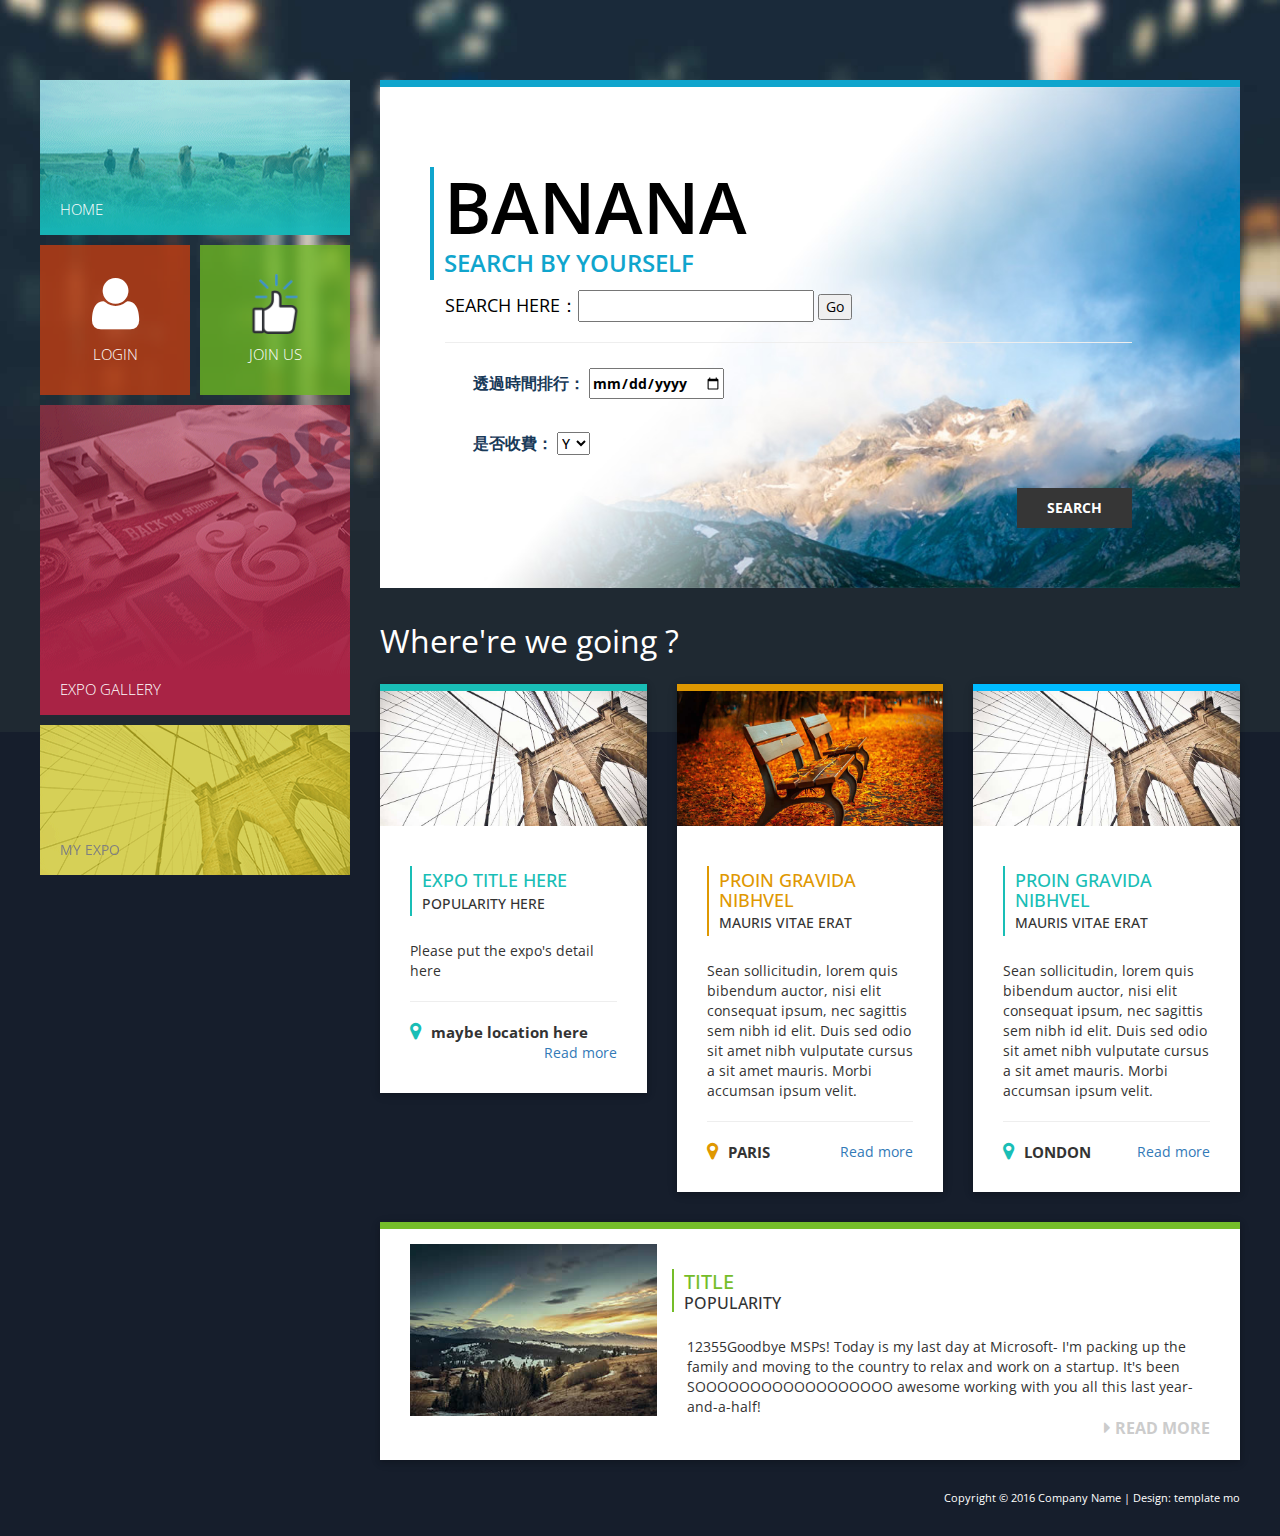
==== index.html @ d148b513 "init" ====
<!DOCTYPE html>
<html>
<head>
    <meta charset="UTF-8">
    <meta http-equiv="X-UA-Compatible" content="IE=edge">
    <meta name="viewport" content="width=device-width, initial-scale=1.0">
    <meta http-equiv="content-type" content="text/html;charset=big5">
    
    <link rel='stylesheet' type='text/css' href='https://fonts.googleapis.com/css?family=Open+Sans:300,400,600,700,400italic'>
    <link rel="stylesheet" type="text/css" href="css/bootstrap.min.css">
    <link rel="stylesheet" type="text/css" href="font-awesome/css/font-awesome.min.css">    
    <link rel="stylesheet" type="text/css" href="css/style.css">
<!--
Accord Template
http://www.templatemo.com/tm-478-accord
-->
    <title>BANANA WEB</title>
</head>

<body>
    <div class="main-body">	
        <div class="container">
            <div class="row">               
                <div class="main-page">

                    <aside class="main-navigation">
                        <div class="main-menu">
                            <!-- Home -->
                            <div class="menu-container">
                                <div class="block-keep-ratio block-keep-ratio-2-1 block-width-full home">                                    
                                    <a href="index.html" class="block-keep-ratio__content  main-menu-link">
                                        <span class="main-menu-link-text">
                                            HOME    
                                        </span>                                        
                                    </a>
                                </div>                                
                            </div>
                            <!-- login & register -->
                            <div class="menu-container">                                
                                <div class="block-keep-ratio  block-keep-ratio-1-1  block-width-half  pull-left  about-main">                                    
                                    <a href="login.html" class="main-menu-link about block-keep-ratio__content flexbox-center">
                                        <i class="fa fa-user fa-4x main-menu-link-icon"></i>
                                        LOGIN
                                    </a>                                    
                                </div>

                                <div class="block-keep-ratio  block-keep-ratio-1-1  block-width-half  pull-right  contact-main">
                                    <a href="newer.html" class="main-menu-link contact block-keep-ratio__content flexbox-center">
                                        <i><img src="images/like.png" height="60"></i>
                                        JOIN US
                                    </a>                                
                                </div>   
                            </div>   
                            <!-- expo gallary -->
                            <div class="menu-container">
                                <div class="block-keep-ratio block-keep-ratio-1-1 block-keep-ratio-md-2-1 block-width-full gallery">                                    
                                    <a href="gallery.html" class="main-menu-link  block-keep-ratio__content">
                                        <span class="main-menu-link-text">
                                            EXPO GALLERY    
                                        </span>                                            
                                    </a>                                    
                                </div>                                
                            </div>

                            <!-- member expo -->
                            <div class="menu-container">
                                <div class="mauris">
                                    <div id="carousel-menu" class="carousel slide" data-ride="carousel">
                                        <div class="carousel-inner" role="listbox">
                                            <div class="item active">
                                                <img src="images/slider-img-1.png" alt="slider">
                                                <span class="main-menu-link-text"><font color="gray">MY EXPO</font></span>
                                            </div>
                                        </div>

                                        
                                    </div>
                                </div>
                            </div>
                        </div> <!-- header until here -->
                    </aside> <!-- main-navigation -->

                    <div class="content-main">
                        <!-- content1 -->
                        <div class="row margin-b-30">
                            <div class="col-xs-12 col-sm-12 col-md-12 col-lg-12">
                                <div class="banner-main-home">                                
                                    <div class="banner-main-home-text">
                                        <div class="heading">
                                            <h1>BANANA</h1>
                                            <p class="text-uppercase">Search by yourself</p>
                                        </div>
                                        <div class="desc">
                                            <form>
                                                <font size="4">SEARCH HERE：<input type="text" name="key_search"></font>
                        <input type="button" value="Go" onclick="contact.html"><hr>
                        <section>
                            <h5><p>&emsp;&emsp;<b><font color="#183958" size="3">透過時間排行：</font>
                                <input type="date" id="bookdate" placeholder="2014-09-18">
                                </b></h5>
                            <h5><p>&emsp;&emsp;<b><font color="183958" size="3">是否收費：</font></b>
                                <select name="chargeOrNot">
                                    <option value="1" selected>Y</option>
                                    <option valuue="0">N</option>
                                </select>
                                </p></h5>
                        </section>
                            <div class="button1" align="right">
                                <button type="button">SEARCH</button></div>
                            </form>
                                        </div>
                                        
                                    </div>
                                    
                                </div>                        
                            </div>    
                        </div>
                        
                        <!-- content2 the most popular item-->
                        <div align="left">
                        <font color="white" size=6> Where're we going ? </font></div><br>
                        
                        <div class="row margin-b-30">
                            <div class="col-xs-6 col-sm-6 col-md-4 col-lg-4">
                                <div class="box popular1">
                                    <div class="box-icon">
                                        <img src="images/home-img-2.jpg" alt="Image" class="img-responsive">
                                    </div>
                                    <div class="info float-container">
                                        <div class="col-sm-12 london-title">
                                            <h3 class="text-uppercase">Expo title here</h3>
                                            <h4 class="text-uppercase">popularity here</h4>
                                        </div>
                                        <p>Please put the expo's detail here</p><hr />
                                        <div class="col-sm-12 location-main"> 
                                            <div class="pull-left location">
                                                <i class="fa fa-map-marker fa-2x"></i><span>maybe location here</span>
                                            </div><br>
                                            <div>
                                                <p align="right"><a href="#">Read more</a></p>
                                            
                                            </div>
                                        </div>
                                    </div>
                                </div>
                            </div>

                            <div class="col-xs-6 col-sm-6 col-md-4 col-lg-4">
                                <div class="box popular2">
                                    <div class="box-icon">
                                        <img src="images/home-img-3.jpg" alt="Image" class="img-responsive">
                                    </div>
                                    <div class="info float-container">
                                        <div class="col-sm-12 london-title paris-title">
                                            <h3 class="text-uppercase">Proin gravida nibhvel</h3>
                                            <h4 class="text-uppercase">mauris vitae erat</h4>
                                        </div>
                                        <p>Sean sollicitudin, lorem quis bibendum auctor, nisi elit consequat ipsum, nec sagittis sem nibh id elit. Duis sed odio sit amet nibh vulputate cursus a sit amet mauris. Morbi accumsan ipsum velit. </p><hr />
                                        <div class="col-sm-12 location-main"> 
                                            <div class="pull-left location location2">
                                                <i class="fa fa-map-marker fa-2x"></i><span>PARIS</span>
                                            </div>
                                            <div>
                                                <p align="right"><a href="#">Read more</a></p>
                                            
                                            </div>
                                        </div>
                                    </div>
                                </div>
                            </div>
                            <div class="col-xs-6 col-sm-6 col-md-4 col-lg-4">
                                <div class="box popular3">
                                    <div class="box-icon">
                                        <img src="images/home-img-2.jpg" alt="Image" class="img-responsive">
                                    </div>
                                    <div class="info float-container">
                                        <div class="col-sm-12 london-title">
                                            <h3 class="text-uppercase">Proin gravida nibhvel</h3>
                                            <h4 class="text-uppercase">mauris vitae erat</h4>
                                        </div>
                                        <p>Sean sollicitudin, lorem quis bibendum auctor, nisi elit consequat ipsum, nec sagittis sem nibh id elit. Duis sed odio sit amet nibh vulputate cursus a sit amet mauris. Morbi accumsan ipsum velit. </p><hr />
                                        <div class="col-sm-12 location-main"> 
                                            <div class="pull-left location">
                                                <i class="fa fa-map-marker fa-2x"></i><span>LONDON</span>
                                            </div>
                                            <div>
                                                <p align="right"><a href="#">Read more</a></p>
                                            
                                            </div>
                                        </div>
                                    </div>
                                </div>
                            </div>
                        </div> 
                        
                        <!-- content3 -->
                        <div class="row">
                            <div class="col-xs-12 col-sm-12 col-md-12 col-lg-12">
                                <div class="box bottom-main">
                                    <div class="info float-container">
                                        
                                        <div class="row">
                                            <div class="col-xs-6 col-md-4">
                                                <div class="bottom-img">
                                                    <img src="images/home-img-4.jpg">
                                                        
                                                </div>                                      
                                            </div>
                                            <div class="col-xs-12 col-md-8 bottom-title">
                                            <h3 class="text-uppercase">Title</h3>
                                            <h4 class="text-uppercase">popularity</h4>
                                        </div>
                                            <div class="col-xs-9 col-xs-12 col-md-8">
                                                12355Goodbye MSPs! Today is my last day at Microsoft- I'm packing up the family and moving to the country to relax and work on a startup. It's been SOOOOOOOOOOOOOOOOOO awesome working with you all this last year-and-a-half!
                                            </div>
                                            <!--
                                            <div class="col-xxs-12 col-xs-6 col-sm-6 col-md-4 col-lg-4">
                                                <div class="bottom-img">
                                                    <img src="images/home-img-5.jpg">
                                                    <p class="second">duis sedio amiet</p>    
                                                </div>                                      
                                            </div>
                                            <div class="col-xxs-12 col-xs-6 col-sm-6 col-md-4 col-lg-4">
                                                <div class="bottom-img">
                                                    <img src="images/home-img-6.jpg">
                                                    <p class="third">Nec sagittis seim</p>    
                                                </div>                                      
                                            </div>-->
                                        </div>
                                        
                                        <div class="col-sm-12 location-main"> 
                                            <div class="pull-right bottom-user">
                                                <a href="#"><i class="fa fa-caret-right"></i><span>READ MORE</span></a>
                                            </div>
                                        </div>
                                    </div>
                                </div>
                            </div>
                        </div> <!-- row -->
                    </div> <!-- .content-main -->
                </div> <!-- .main-page -->
            </div> <!-- .row -->           
            <footer class="row">
                <div class="col-xs-12 col-sm-12 col-md-12 col-lg-12 footer">
                    <p class="copyright">Copyright © 2016 Company Name 
                    
                    | Design: <a rel="nofollow" href="http://www.templatemo.com" target="_parent">template mo</a></p>
                </div>    
            </footer>  <!-- .row -->      
        </div> <!-- .container -->
    </div> <!-- .main-body -->

    <!-- JavaScript -->
    <script src="js/jquery-1.11.3.min.js"></script>
    <script src="js/bootstrap.min.js"></script>

</body>
</html>
---- css/style.css ----
/*

Accord Template

http://www.templatemo.com/tm-478-accord

*/

a:hover, a:focus { text-decoration: none; }
a:hover {
	-webkit-transition: all 0.3s ease;
	transition: all 0.3s ease;
}
.margin-b-30 { margin-bottom: 30px; }

/*
 * http://www.smashingmagazine.com/2013/08/absolute-horizontal-vertical-centering-css/
 */
.Absolute-Center {
  margin: auto;
  position: absolute;
  top: 0; left: 0; bottom: 0; right: 0;
}

body {
	margin: 0;
	padding: 0;
	background-color: #161E2C;
	font-family: 'Open Sans', sans-serif;
	overflow-x: hidden;
}

.main-body {
	float: left;
	width: 100%;
	background: url(../images/page-bg.jpg) no-repeat top center;
	background-size: 100% auto;
	background-attachment: fixed;
}

/* 
 * http://philipnewcomer.net/2014/04/target-internet-explorer-10-11-css/
 * Background attachment fixed bug on IE 
*/
@media all and (-ms-high-contrast: none), (-ms-high-contrast: active) {
	
	/* IE10+ CSS styles go here */
	
	.main-body { background-attachment: scroll;	}
}

.main-page {
	position: relative;
	margin-top: 80px;
}

/*http://stackoverflow.com/questions/16034397/css-calc-alternative*/
.content-main {
	padding-left: 340px;
	width: 100%;
	box-sizing: border-box;
	float: none;
}

.main-navigation {
	padding: 0px 0px;
	width: 310px;
	position: absolute;
	top: 0;
	left: 0;
}
.gallery-page .main-navigation,
.contact-page .main-navigation {
	position: static;
	float: left;
	width: 340px;
	padding-right: 30px;
}

.main-menu {
	float: left;
	width: 100%;
}
.main-menu-link {
	color: #fff;
	display: block;
	font-weight: 300;
	font-size: 15px;	
}

.main-menu-link-text {
	margin-bottom: 0;
	position: absolute;
	left: 20px;
	bottom: 15px;
}

.menu-container {	
	padding-left: 0;
	overflow: auto;
	margin-bottom: 10px;
}
.menu-container:last-child { margin-bottom: 0; }

/* http://stackoverflow.com/questions/12121090/responsively-change-div-size-keeping-aspect-ratio */

.block-keep-ratio {	position: relative; }
	
	.block-keep-ratio__content {
		position: absolute;
		top: 0; bottom: 0; right: 0; left: 0;
	}

.block-keep-ratio:after {
	display: block;
	content: '';
}

.block-width-full {	width: 100%; }
.block-width-half { width: 150px; }

.block-keep-ratio-1-1:after {	padding-top: 100%; }
.block-keep-ratio-2-1:after {	padding-top: 50%; }

.flexbox-center {
	display: -webkit-box;
	display: -webkit-flex;
	display: -ms-flexbox;
	display: flex;
    -webkit-box-orient: vertical;
    -webkit-box-direction: normal;
    -webkit-flex-direction: column;
        -ms-flex-direction: column;
            flex-direction: column;
    -webkit-box-pack: center;
    -webkit-justify-content: center;
        -ms-flex-pack: center;
            justify-content: center;
    text-align: center;
}

.main-menu-link:hover {	color: #66FFFF; }
.main-menu-link:focus {	color: #fff; }

.home {
	background-color: rgba(16, 165, 205, 0.8);
	background-image: url(../images/menu-bg-home.png);
	background-repeat: no-repeat;
	background-size: 100% 100%;
}

.about-main { padding-left: 0; }
.about { background-color: rgba(193,61,18,0.8);	}

.cards {
	display: -webkit-box;
	display: -webkit-flex;
	display: -ms-flexbox;
	display: flex;
	-webkit-flex-wrap: wrap;
	    -ms-flex-wrap: wrap;
	        flex-wrap: wrap;
	-webkit-box-pack: justify;
	-webkit-justify-content: space-between;
	    -ms-flex-pack: justify;
	        justify-content: space-between;
}

.card {
	width: -webkit-calc(33% - 1em);
	width: calc(33% - 1em);
	margin-bottom: 30px;
}

.contact { background-color: rgba(107,181,34,0.8);	}

.about i, .contact i {
	float: left;
	width: 100%;
	text-align: center;
	margin-bottom: 10px;
}
.gallery {
	background-image: url(../images/menu-bg-gallery.png);
	background-repeat: no-repeat;
	background-size: 100% 100%;
}
.banner-main-home {
	background-color: white;
	background-image: url(../images/banner-bg-home.jpg);
	background-repeat: no-repeat;
	background-size: cover;
	background-position: bottom right;
	border-top: 7px solid #10a5cd;
	min-height: 320px;	
	overflow-y: auto;
}
.banner-main-home,
.banner-main-about {
	padding: 70px 30px 60px 50px;
}
.banner-main-home img {
	float: right;
	margin: 45px 0px;
	height: auto;
}

.banner-main-about {
	float: left;
    width: 100%;
    background-image: url(../images/banner-bg-about.jpg);
    background-repeat: no-repeat;
    background-size: cover;
    border-top: 7px solid #a92446;
    min-height: 320px;
    background-color: white;
    background-position: bottom right;
}
.banner-main-about img {
	float: right;
	margin: 45px 0px;
}

.carousel-control.left,
.carousel-control.right {
	display: -webkit-flex;
	display: -ms-flexbox;
	display: -webkit-box;
	display: flex;
	-webkit-align-items: center;
	-ms-flex-align: center;
	-webkit-box-align: center;
	        align-items: center;
	-webkit-justify-content: center;
	-ms-flex-pack: center;
	-webkit-box-pack: center;
	        justify-content: center;
	margin-bottom: 0;
}

.banner-main-home-text,
.banner-main-about-text {
	position: relative;
	float: left;
	width: 90%;
	color: #000;
	text-align: left;
	right: 0;
	top: 0px; 
	left: 0;
	text-shadow: none;
}
.menu-caption {
	float: left;
	width: 100%;
	background-color: #cfb011;
	text-align: center;
	left: 0px;
	bottom: 0px;
	position: absolute;
	top: 67%;
	opacity: 0.7;
	padding-top: 15px;
	padding-bottom: 0px;
	padding-left: 0px;
	padding-right: 0px;
	text-transform: uppercase;
}
.heading, .heading2 {
	float: left;
	width: 100%;
	margin: 10px 0px;
}
.heading { border-left: 4px solid #10a5cd; }
.heading2 {	border-left: 4px solid #a92446; }
.heading h1, .heading2 h1 {
	margin: 0 10px;
	font-weight: 600;
	font-size: 72px;
}
.heading p, .heading2 p {
	margin: 0 10px;
	font-size: 24px;
	font-weight: 600;
}
.heading p { color: #10a5cd; }
.heading2 p { color: #a92446; }
.desc, .desc2 {
	float: left;
	width: 100%;
	padding-left: 15px;
}
.desc p {
	line-height: 1.8;
	margin-top: 25px;
	margin-bottom: 30px;
}
.desc button, .desc2 button {
	background-color: #363636;
	color: #fff;
	font-weight: bold;
	border: none;
	padding: 10px 30px;
}
.desc button {
	background-color: #363636;
	-webkit-transition: all 0.3s ease;
	transition: all 0.3s ease;
}
.desc button:hover, .desc button:focus { background-color: #777; }
.desc2 button {
	background-color: #a92446;
	-webkit-transition: all 0.3s ease;
	transition: all 0.3s ease;
}
.desc2 button:hover, .desc2 button:focus { background-color: #DD426A; }
.desc2 ul {
	padding: 10px 15px 30px;
	line-height: 2;
	text-transform: uppercase;
}

/****box design style*****/
.box {
	float: left;
	box-shadow: 0 2px 5px 0 rgba(0, 0, 0, 0.16), 0 2px 10px 0 rgba(0, 0, 0, 0.12);
	display: block;
	background-color: #fff;
}
.popular1 { border-top: 7px solid #19beb6; }
.popular2 { border-top: 7px solid #df9801; }
.box-icon {
	width: 100%;
	position: relative;
}

.info-nav-container {
	width: 32%;
    margin-right: 3%;
}

.float-container { overflow: auto; }

.info {
	width: 100%;
	padding: 15px 30px 20px;
}
.info-ul { padding: 15px 20px; }
.info-description-container {
	padding: 20px 30px;
	float: right;
	width: 65%;
}
.info > li {
	display: block;
	font-size: 14px;
	text-align: left;
	border-bottom: 2px dotted #D7D2D2;
	margin: 0px 15px;
	padding: 10px 0px;
}
.info > li:last-child {	border-bottom: none; }

.london-title {
	padding: 0 0 0 5px;
	border-left: 2px solid #19beb6;
	margin: 25px 0px;
}
.london-title h3 {
	color: #19beb6;
	font-size: 18px;
	margin: 5px;
}
.london-title h4 {
	font-size: 14px;
	margin: 5px;
}
.location-main {
	padding-left: 0px;
	padding-right: 0px;
}
.location i { color:#19beb6; }
.location span {
	font-size: 15px;
	font-weight: bold;
	margin-left: 10px;
}

.fa-2x { font-size: 1.4em; }

.user-icons i {
	color: #ccc;
	-webkit-transition: all 0.3s ease;
	transition: all 0.3s ease;
}
.user-icons a { margin-right: 12px; }
.user-icons a:last-child {	margin-right: 0; }
.user-icons i:hover { color:#999; }

.paris-title {	border-left: 2px solid #df9801; }
.paris-title h3 { color: #df9801; }
.location2 i { color:#df9801; }

.bottom-main { border-top:7px solid #75bd29; }
.bottom-title {
	padding: 0 0 0 5px;
	border-left: 2px solid #75bd29;
	margin: 25px 0px;
}
.bottom-title h3 {
	color: #75bd29;
	font-size: 20px;
	margin: 2px 5px;
}
.bottom-title h4 {
	font-size: 16px;
	margin: 0px 5px;
}
.bottom-user {
	font-size: 16px;
	color: #ccc;
	font-weight: bold;
}
.bottom-desc {
	margin-top: 30px;
	margin-bottom: 35px;
}
.bottom-user a {
	color: #ccc;
	-webkit-transition: all 0.3s ease;
	transition: all 0.3s ease;
}
.bottom-user a:hover { color:#999; }
.bottom-user i {
	font-size: 18px;
	margin-right: 5px;
}
.bottom-img { position: relative; }
.bottom-img p {
	width: 100%;
	color: #fff;
	position: absolute;
	bottom: 0px;
	padding: 18px 10px;
	margin: 0px 0px;
	text-transform: uppercase;
	font-size: 13px;
	font-weight: 600;
}

.first { background-color: rgba(36,148,176,0.8); }
.second { background-color: rgba(21, 150, 144, 0.8); }
.third { background-color: rgba(211,150,14,0.8); }

.footer {
	color: white;
	font-size: 12px;
	padding-right: 0;
}
.copyright {
	color: #fff;
	font-size: 11px;
	margin-bottom: 0;
	text-align: right;
	padding: 30px 0;
}

.copyright a {
	color: #fff;
}
.copyright a:hover {
	color: #FF0;
}

.about_box_line { border-top: 7px solid #10a5cd; }
.about_box_title {
	padding: 0 0 0 5px;
	border-left: 2px solid #10a5cd;
	margin: 20px 0px;
}
.about_box_title h3 {
	color: #10a5cd;
	font-weight: 400;
	font-size: 18px;
	margin: 0px 7px;
	text-transform: uppercase;
}
.about_box_title h4 {
	font-size: 14px;
	margin: 3px 7px 0;
	text-transform: uppercase;
}
.about_box_text {
	color: #535353;
	text-transform: uppercase;
	font-size: 14px;
	font-weight: bold;
	clear: both;	
	padding: 15px 15px 15px 30px;
}
.line {
	float: left;
	width: 60%;
	height: 1px;
	background-color: #ccc;
}
.banner-2-container {
	background: url(../images/banner-bg-about-2.png) no-repeat center center;
	background-size: cover;
	width: 100%;
	height: 215px;
	display: -webkit-box;
	display: -webkit-flex;
	display: -ms-flexbox;
	display: flex;
    -webkit-box-align: center;
    -webkit-align-items: center;
        -ms-flex-align: center;
            align-items: center;
    padding-left: 30px;    
}

.proin-title {
	padding: 0px;
	border-left: 2px solid #75bd29;
	margin: 25px 0px;
}
.proin-title h3 {
	color: #75bd29;
	font-size: 18px;
	margin: 0px 5px;
	text-transform: uppercase;
}
.proin-title h4 {
	font-size: 14px;
	margin: 0px 5px;
	text-transform: uppercase;
}

.about_proin {
	color: black;
	padding: 0 20px;
	text-transform: uppercase;
	-webkit-transition: all 0.3s ease;
	transition: all 0.3s ease;
}

.about_proin.current, .about_proin:hover, .about_proin:focus { color: #75BD29; }
.proin-right-text {	margin-top:20px; }

.about-last-container {
	display: -webkit-box;
	display: -webkit-flex;
	display: -ms-flexbox;
	display: flex;
	-webkit-box-orient: horizontal;
	-webkit-box-direction: normal;
	-webkit-flex-direction: row;
	    -ms-flex-direction: row;
	        flex-direction: row;
	-webkit-box-pack: center;
	-webkit-justify-content: center;
	    -ms-flex-pack: center;
	        justify-content: center;
	-webkit-align-content: center;
	    -ms-flex-line-pack: center;
	        align-content: center;	
}

.aenean {
	padding-left: 10px;
	border-left:5px solid #df9801;
}
.aenean h3 {
	font-size: 58px;
	font-weight: bold;
	margin-top: 0px;
	margin-bottom: 0px;
	text-transform: uppercase;
}
.aenean h4 {
	font-size: 24px;
	font-weight: 400;
	margin: 0px 0px;
	padding-left: 3px;
	color: #df9801;
	text-transform: uppercase;
}

.gallery_main,
.contact-content {
	background-color: #fff;
	border-top: 5px solid #19beb6;	
	width: auto;
	overflow: hidden;
}
.gallery_main {	padding: 30px 20px 30px 30px; }

.contact-content { padding: 30px; }
.contact-content { padding: 0; }
.contact-content-upper { padding: 30px 40px; }

.gallery_title {
	width: auto;
	border-left: 4px solid #19beb6;
	padding-left: 20px;
	margin-bottom: 40px;
}
.gallery_title h3 {
	font-size: 70px;
	font-weight: bold;
	margin-bottom: 0;
}
.gallery_title h4 {
	font-size: 25px;
	font-weight: bold;
	color: #19beb6;
	margin-top: 0;
	text-transform: uppercase;
}

.view_more_main {
	width: 100%;
	margin: 15px 0px;
}

.view_more {
	background-color:#19beb6;
	color:#fff;
	font-size:14px;
	text-transform:uppercase;
	font-weight:bold;
	border-radius:0px;
	padding:8px 25px;
}

.contact_left {	padding:8px 30px; }
.contact_right { padding: 5px 0px; }

.contact_title {
	font-size: 37px;
	font-weight: bold;
	line-height: 30px;
	margin-bottom: 5px;
}
.contact_sub_title { font-size:15px; }
.contact_text {
	font-size: 15px;
	line-height: 25px;
	margin-top: 30px;
	margin-bottom: 25px;
}
.contact_info {
	font-size: 14px;
	font-style: italic;
	font-weight: bold;
	line-height: 25px;
	margin-left: 10px;
	margin-bottom: 15px;
}
.contact-fa { width: 25px; }

.social-icon {
	color: #fff;
	cursor: pointer;
	margin: 5px;
	width: 35px;
	height: 35px;
	text-align: center;
	padding-top: 10px;
	-webkit-transition: all 0.3s ease;
	transition: all 0.3s ease;
}
.rss_icon {	background-color: #ff9934;}
.rss_icon:hover, .rss_icon:focus { background-color: #E6801C; }

.twitter_icon {	background-color:#1abfdf; }
.twitter_icon:hover, .twitter_icon:focus { background-color: #0C98B3; }

.facebook_icon { background-color:#527ebf; }
.facebook_icon:hover, .facebook_icon:focus { background-color: #2B538D; }

.form-group { margin-bottom: 25px; }
.form-control {
	border-radius: 0;
	height:43px;
}
.form-control:focus {
    border-color: rgb(25, 192, 200);
    outline: 0;
    box-shadow: inset 0 1px 1px rgba(0,0,0,.075),0 0 8px rgba(25,192,200,.6);
}
.contact-info-link { color: #000; }
.contact-info-link:hover, .contact-info-link:focus { color: #19beb6; }

.btn-submit {
	font-weight: normal;
	padding: 13px 38px;
	-webkit-transition: all 0.3s ease;
	transition: all 0.3s ease;
}
.btn-submit:hover, .btn-submit:focus {
	background-color: #109B94;
	color: white;
}

textarea.form-control {	height:135px; }

.inner_search {
	width: 100%;
	height: 100%;
	position: absolute;
	background-color: none;
	opacity: 0;
	z-index: 110;
	top: 0px;
	left: 0px;
	-webkit-transition: all 0.4s ease;
	transition: all 0.4s ease;
}

.search_icon {
	border-radius: 100%;
	padding: 12px 0px;
	width: 44px;
	height: 44px;
	background-color: #10a5cd;
	color: #fff;
	cursor: pointer;
}

.box-icon:hover .inner_search{
	opacity: 0.9;
	background-color:#000;
}

#google-map { height: 435px; }

.modal-dialog {
	width: 300px;
	margin: 80px auto;
}

/*****masonry gallery****/
#content {
	float: left;
	width: 100%;
}
#content .box {
	width: 50%;
	padding: 6px;
	display: inline-block;
	vertical-align: top;
	margin-bottom: 12px; /* Safari/Chrome, other WebKit */    /* Firefox, other Gecko */
	box-sizing: border-box;
	box-shadow: none;         /* Opera/IE 8+ */
}
.box img { width: 100%;	}
.about_box_line { max-width: 410px; }

@media screen and (max-width: 1199px) and (min-width: 992px) {
	
	.banner-main-home {	padding-bottom: 80px; }
	.banner-main-home img {	margin-top: 150px; }
	.banner-main-home-text,
	.banner-main-about-text {
		width: 43%;
	}

	.banner-main-about { padding: 70px 30px 60px 30px; }
	.banner-main-about img { padding-top: 100px; }

}

@media screen and (max-width: 719px) {
	#content { float: none; }
}

@media screen and (min-width: 720px) {
	#content .box { width: 33%; box-shadow: none;}
}

@media screen and (min-width: 992px) {
	#content .box { width: 33%; box-shadow: none;}
}

@media (min-width: 1230px) {
	.container { width: 1200px;	}
}

@media (max-width:991px) {

	.main-body { background-size: auto; }

	.box {	margin-bottom: 30px; }

	.block-keep-ratio-md-2-1:after { padding-top: 50%; }

	.contact-page .main-navigation,
	.gallery-page .main-navigation,
	.main-navigation {
		float: none;
		position: static;
		overflow: auto;
    	margin: 0 auto 80px;   
    	padding-right: 0;
    	width: 310px;
    	max-width: 100%;
	}

	.content-main { padding-left: 0; }
	.content-main.gallery_main { padding: 30px; }

	.banner-main-home img {
		display: block;		
		float: none;
		margin: 50px auto;
		padding-top: 50px;
	}
	.banner-main-home-text { overflow-y: auto; }

	.banner-main-about img {
		float: none;
		margin: 0 auto;
		padding-top: 30px;
	}

	.bottom-img {
		width: 100%;
		margin-bottom: 10px;
	}
	
	.bottom-img p {
		width: 100%;
		position: relative;
	}

	.heading h1, .heading2 h1 {	font-size: 40px; }
	.heading p, .heading2 p { font-size: 14px; }
	
	.banner-main-home-text,
	.banner-main-about-text {
		width: auto;		
	}

	.box.paris { margin-bottom: 0; }
	.bottom-main { margin-bottom: 0; }
	
	.aenean { top: 7px;	}

	.about_proin { padding: 0;	}
	.about-last-container {
		-webkit-box-orient: vertical;
		-webkit-box-direction: normal;
		-webkit-flex-direction: column;
		    -ms-flex-direction: column;
		        flex-direction: column;
	}
	
	.info-nav-container,
	.info-description-container {
		float: none;
		width: 100%;
	}
	.info-nav-container {
		margin-right: 0;
		margin-bottom: 30px;
	}	
}

@media (max-width: 800px) {

	.container {
		padding-left: 40px;
		padding-right: 40px;
	}

}

@media (max-width:767px) {

	.box {	width: 100%; }
	
	.cards { 
		-webkit-box-pack: center; 
		-webkit-justify-content: center; 
		    -ms-flex-pack: center; 
		        justify-content: center;
	}
	.card {	width: 100%; }

	.desc p {
		font-size:14px;
		display:block;
	}
	.desc2 ul {	display: block;	}
	.heading, .heading2 { margin: 15px 0px;	}
	.carousel { min-height: auto; }
	
	.heading h1, .heading2 h1 {	font-size: 46px; }
	.heading p, .heading2 p { font-size: 15px; }
	
	.content-main {
		padding-left: 0;
		width: 100%;
	}

	.gallery_main,
	.contact-content { padding: 15px; }
	
	.gallery_title h3 {	font-size: 50px; }
	.gallery_title h4 {	font-size: 20px; }
	
	.banner-main-home-text,
	.banner-main-home img {
		float: none;
	}
	
	.banner-main-about img {
		float: none;
		padding-top: 50px;
	}
}
@media (max-width: 550px) {

	.banner-main-home, .banner-main-about {	padding: 20px; }
	.banner-main-home-text {
		width: 92%;
		float: left;
		padding-right: 25px;
	}
	
	.aenean { top: 20px; }
}

@media (max-width: 480px) {

	.col-xxs-12 { width: 100%; }

	.aenean h3 { font-size: 40px; }
	.aenean h4 { font-size: 22px; }
	
	.info-description-container { padding: 20px 0; }
}

@media (max-width:400px) {
	
	.desc2 { font-size: 12px; }
	
	.contact-content-upper { padding: 20px;	}
}

@media (max-width: 370px) {
	
	.block-width-half {	width: 48%;	}

	.main-menu-link-icon {	font-size: 3em;	}

	.gallery_title h3 { font-size: 40px; }
	.gallery_title h4 { font-size: 18px; }
}

.popular3 { border-top: 7px solid #00BBFF; }
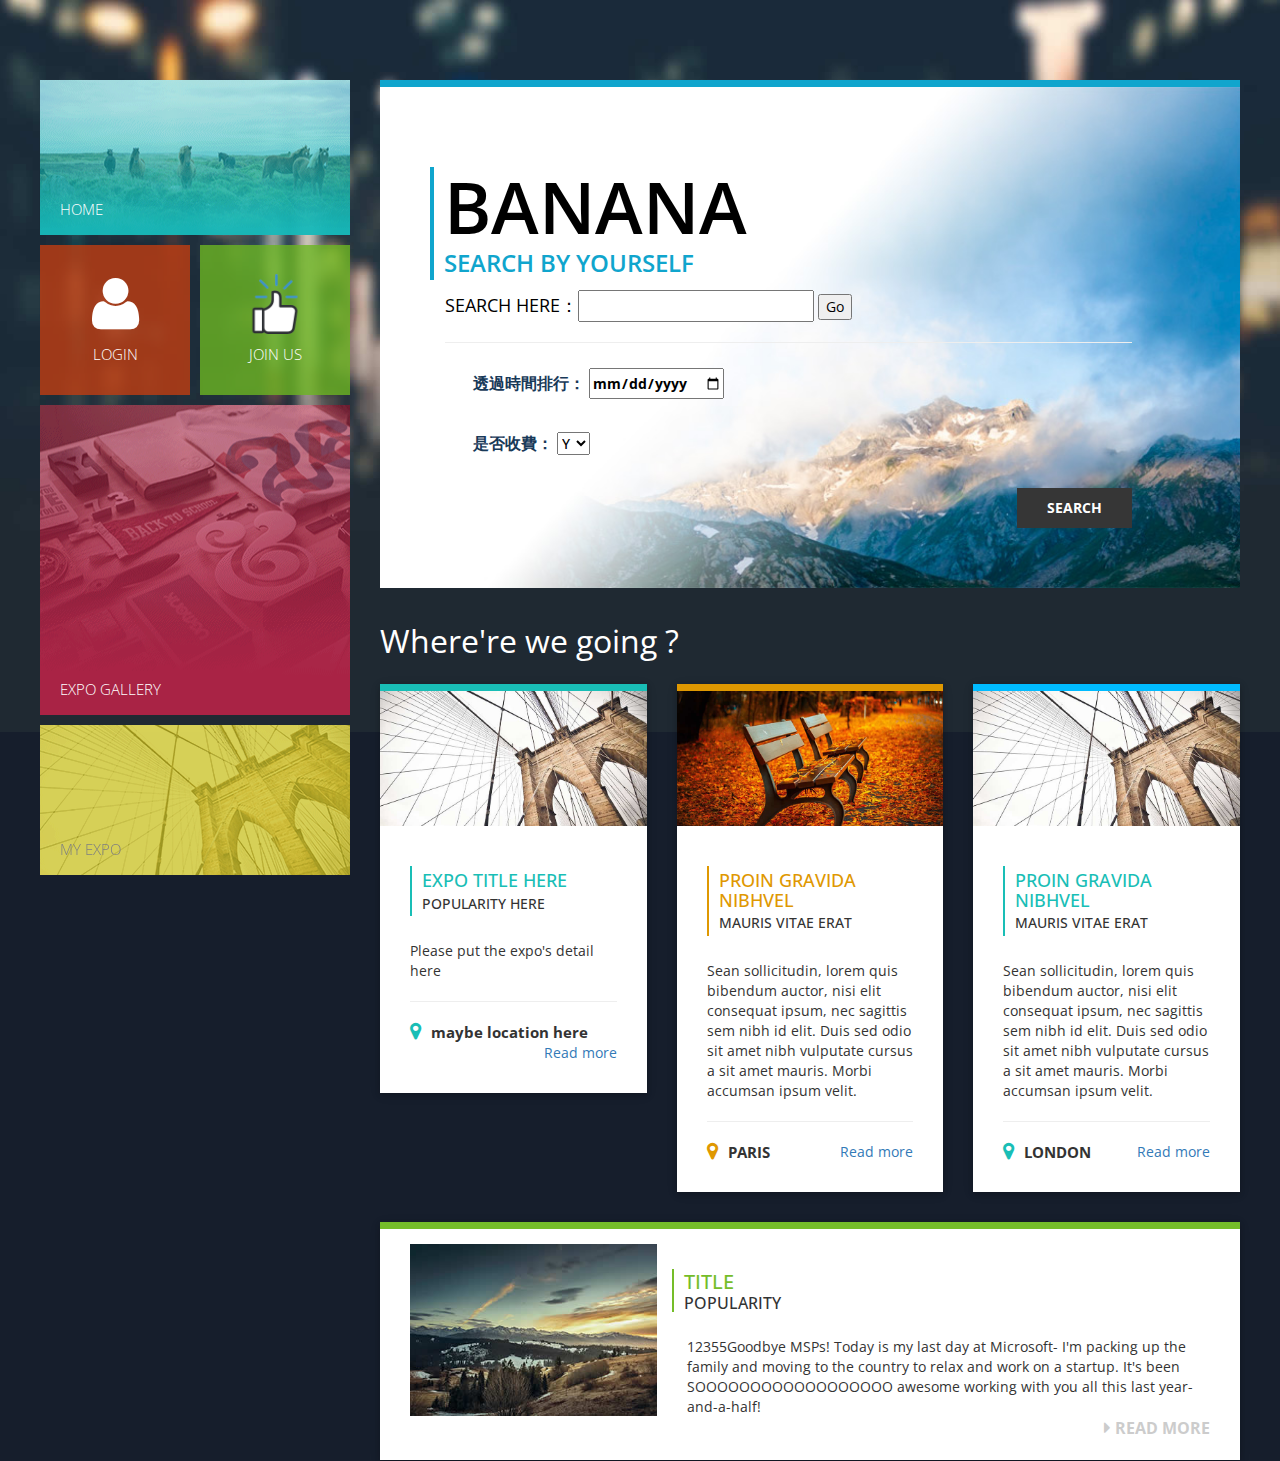
==== commit 12c4b42a: "expo" ====
--- a/index.html
+++ b/index.html
@@ -14,7 +14,7 @@
 Accord Template
 http://www.templatemo.com/tm-478-accord
 -->
-    <title>BANANA WEB</title>
+    <title>Banana Monday</title>
 </head>
 
 <body>
@@ -54,7 +54,7 @@
                             <!-- expo gallary -->
                             <div class="menu-container">
                                 <div class="block-keep-ratio block-keep-ratio-1-1 block-keep-ratio-md-2-1 block-width-full gallery">                                    
-                                    <a href="gallery.html" class="main-menu-link  block-keep-ratio__content">
+                                    <a href="expo.html" class="main-menu-link  block-keep-ratio__content">
                                         <span class="main-menu-link-text">
                                             EXPO GALLERY    
                                         </span>                                            
@@ -68,8 +68,10 @@
                                     <div id="carousel-menu" class="carousel slide" data-ride="carousel">
                                         <div class="carousel-inner" role="listbox">
                                             <div class="item active">
+                                                
                                                 <img src="images/slider-img-1.png" alt="slider">
-                                                <span class="main-menu-link-text"><font color="gray">MY EXPO</font></span>
+                                                    <a href="member.html" class="main-menu-link  block-keep-ratio__content">
+                                                    <span class="main-menu-link-text"><font color="gray">MY EXPO</font></span></a>
                                             </div>
                                         </div>
 
@@ -213,19 +215,6 @@
                                             <div class="col-xs-9 col-xs-12 col-md-8">
                                                 12355Goodbye MSPs! Today is my last day at Microsoft- I'm packing up the family and moving to the country to relax and work on a startup. It's been SOOOOOOOOOOOOOOOOOO awesome working with you all this last year-and-a-half!
                                             </div>
-                                            <!--
-                                            <div class="col-xxs-12 col-xs-6 col-sm-6 col-md-4 col-lg-4">
-                                                <div class="bottom-img">
-                                                    <img src="images/home-img-5.jpg">
-                                                    <p class="second">duis sedio amiet</p>    
-                                                </div>                                      
-                                            </div>
-                                            <div class="col-xxs-12 col-xs-6 col-sm-6 col-md-4 col-lg-4">
-                                                <div class="bottom-img">
-                                                    <img src="images/home-img-6.jpg">
-                                                    <p class="third">Nec sagittis seim</p>    
-                                                </div>                                      
-                                            </div>-->
                                         </div>
                                         
                                         <div class="col-sm-12 location-main"> 
@@ -242,9 +231,11 @@
             </div> <!-- .row -->           
             <footer class="row">
                 <div class="col-xs-12 col-sm-12 col-md-12 col-lg-12 footer">
+<!--
                     <p class="copyright">Copyright © 2016 Company Name 
                     
                     | Design: <a rel="nofollow" href="http://www.templatemo.com" target="_parent">template mo</a></p>
+-->
                 </div>    
             </footer>  <!-- .row -->      
         </div> <!-- .container -->
